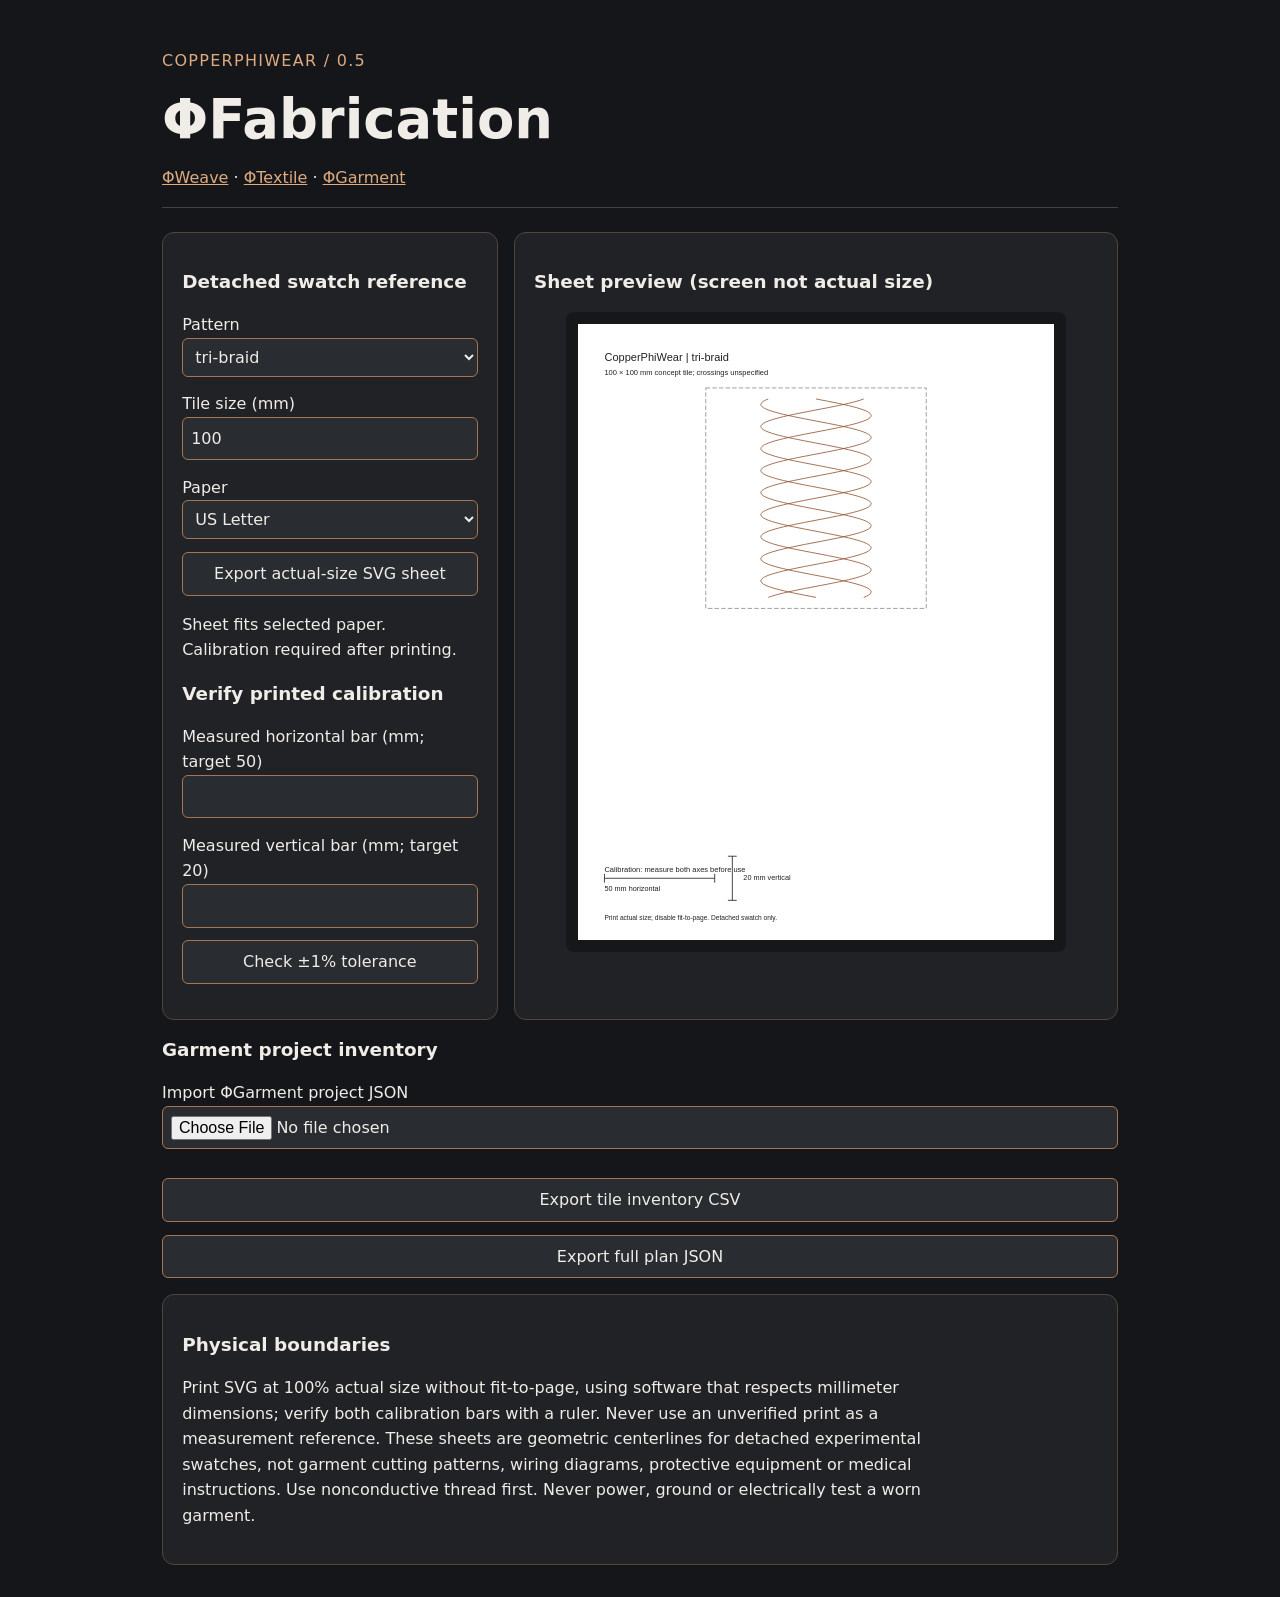
==== workbench/fabrication.html @ 99d9cc42 "Add PhiFabrication dimensioned SVG swatch sheets and material inventory" ====
<!doctype html><html lang="en"><head><meta charset="utf-8"><meta name="viewport" content="width=device-width,initial-scale=1"><title>ΦFabrication | CopperPhiWear</title><link rel="stylesheet" href="style.css"><style>a{color:#dfaa80}pre{white-space:pre-wrap;overflow-wrap:anywhere}#preview svg{width:100%;height:auto}.sheet{background:white;color:#222}#preview{max-width:500px}#references button{margin-top:.4rem}</style></head><body><main><header><p class="eyebrow">COPPERPHIWEAR / 0.5</p><h1>ΦFabrication</h1><p><a href="index.html">ΦWeave</a> · <a href="textile.html">ΦTextile</a> · <a href="garment.html">ΦGarment</a></p></header><section class="layout"><section><h2>Detached swatch reference</h2><label for="pattern">Pattern</label><select id="pattern"></select><label for="size">Tile size (mm)</label><input id="size" type="number" min="10" max="1000" step="1" value="100"><label for="paper">Paper</label><select id="paper"><option value="letter">US Letter</option><option value="a4">A4</option></select><button id="svg" disabled>Export actual-size SVG sheet</button><p id="sheetStatus" role="status"></p><h2>Verify printed calibration</h2><label for="horizontal">Measured horizontal bar (mm; target 50)</label><input id="horizontal" type="number" min=".01" step="any"><label for="vertical">Measured vertical bar (mm; target 20)</label><input id="vertical" type="number" min=".01" step="any"><button id="calibrate">Check ±1% tolerance</button><p id="calStatus" role="status"></p></section><section><h2>Sheet preview (screen not actual size)</h2><div id="preview" role="img" aria-label="Print sheet preview"></div></section></section><section><h2>Garment project inventory</h2><label for="project">Import ΦGarment project JSON</label><input id="project" type="file" accept=".json,application/json"><p id="status" role="status"></p><div id="references"></div><pre id="inventory"></pre><button id="csv" disabled>Export tile inventory CSV</button><button id="json" disabled>Export full plan JSON</button></section><aside><h2>Physical boundaries</h2><p>Print SVG at 100% actual size without fit-to-page, using software that respects millimeter dimensions; verify both calibration bars with a ruler. Never use an unverified print as a measurement reference. These sheets are geometric centerlines for detached experimental swatches, not garment cutting patterns, wiring diagrams, protective equipment or medical instructions. Use nonconductive thread first. Never power, ground or electrically test a worn garment.</p></aside></main><script type="module" src="fabrication-app.mjs"></script></body></html>
---- workbench/style.css ----
*{box-sizing:border-box}body{margin:0;background:#141619;color:#f0ece7;font:16px/1.6 system-ui,sans-serif}main{max-width:1020px;margin:auto;padding:2rem}header{border-bottom:1px solid #46413c;margin-bottom:1.5rem}h1{font-size:clamp(2rem,5vw,3.4rem);line-height:1.1;margin:.3rem 0}h2{font-size:1.15rem}.eyebrow,small{color:#dfaa80;letter-spacing:.08em}.layout{display:grid;grid-template-columns:minmax(230px,1fr) minmax(0,1.8fr);gap:1rem}.layout>*,aside{border:1px solid #51463d;border-radius:12px;padding:1.2rem;background:#202226}label{display:block;margin-top:.9rem}select,input,button{font:inherit;color:inherit;background:#292c30;border:1px solid #a67654;border-radius:6px;padding:.5rem;width:100%}input[type=range]{padding:0;accent-color:#d29461}button{cursor:pointer;margin-top:.8rem}button:focus-visible,select:focus-visible,input:focus-visible{outline:3px solid #efc399;outline-offset:3px}#preview{max-width:460px;margin:auto;background:#161719;border-radius:8px;padding:12px}#preview svg{width:100%;height:auto;display:block}.metrics,.actions{display:flex;gap:1rem;flex-wrap:wrap}.metrics>div{flex:1;min-width:110px}.metrics strong{display:block;font-size:1.5rem}.actions button{flex:1}aside{margin-top:1rem}output{float:right;color:#e4b28b}p{max-width:75ch}@media(max-width:650px){main{padding:1rem}.layout{grid-template-columns:1fr}}
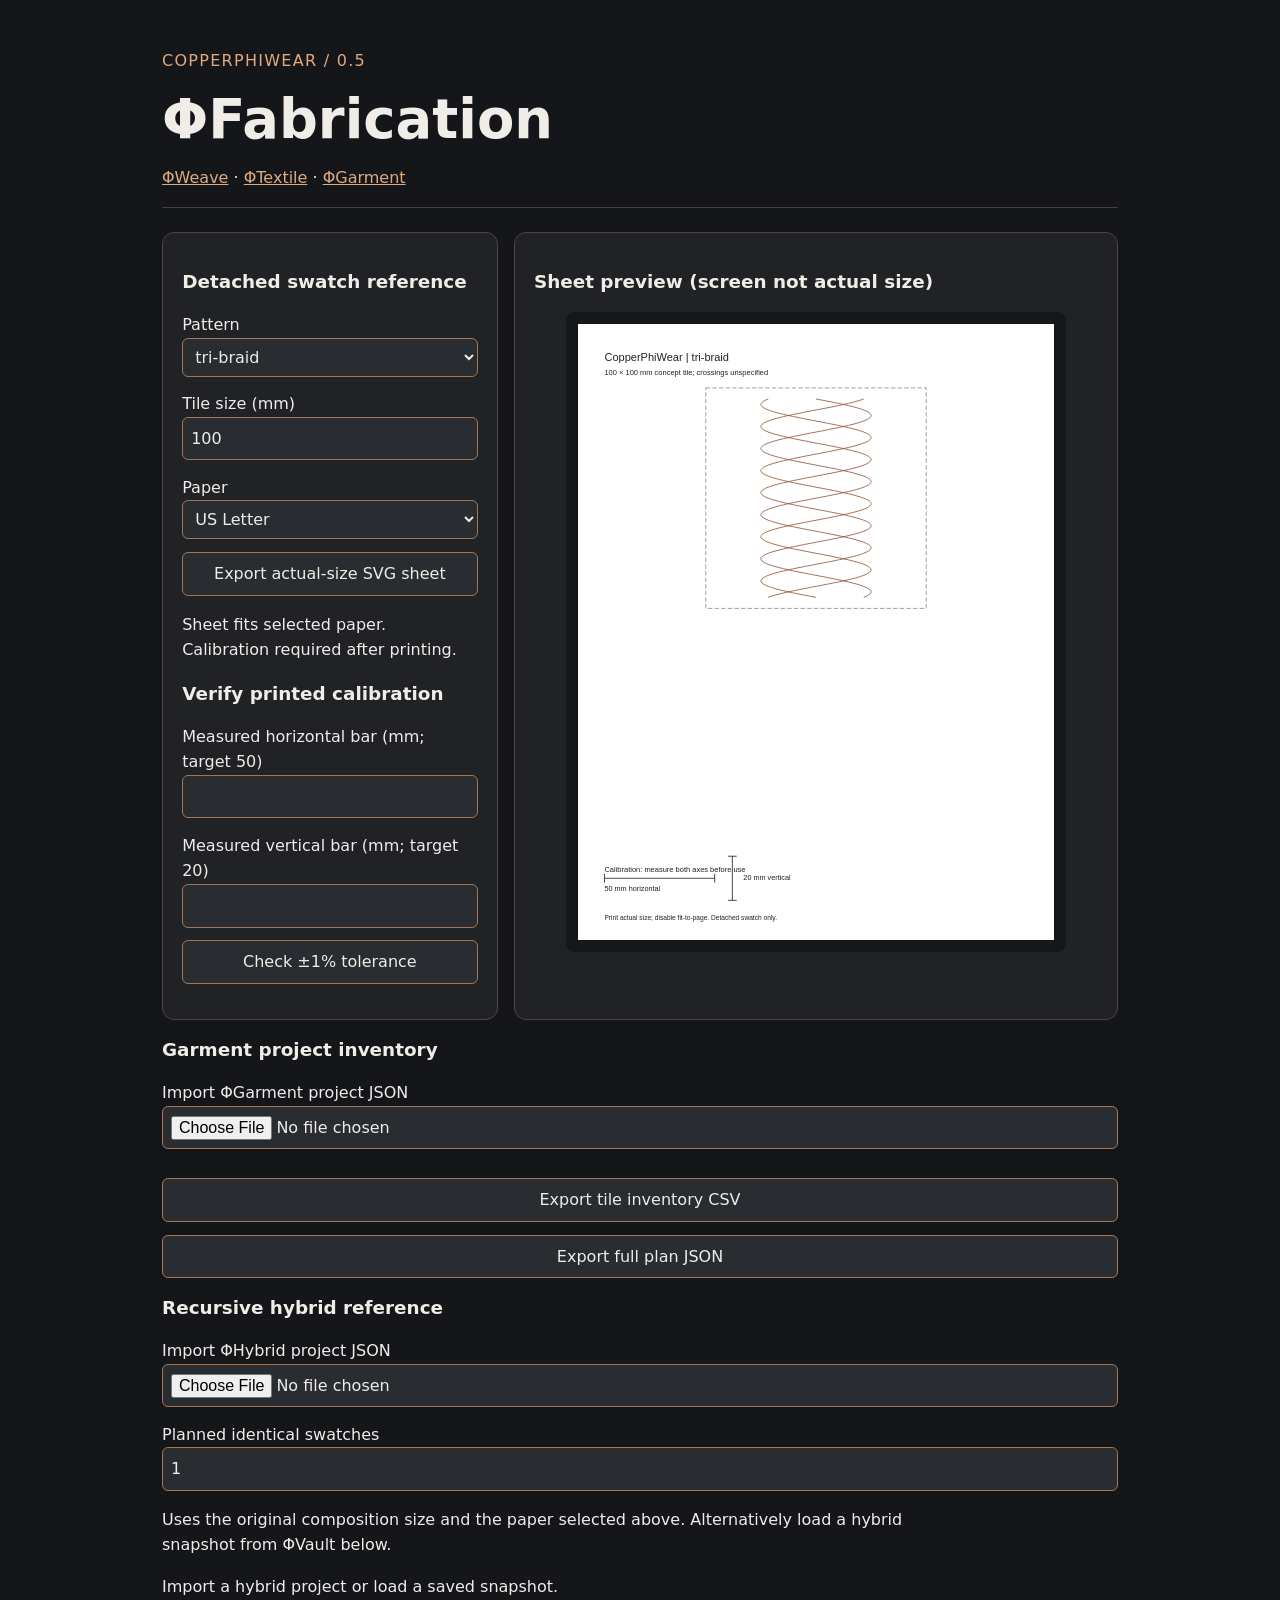
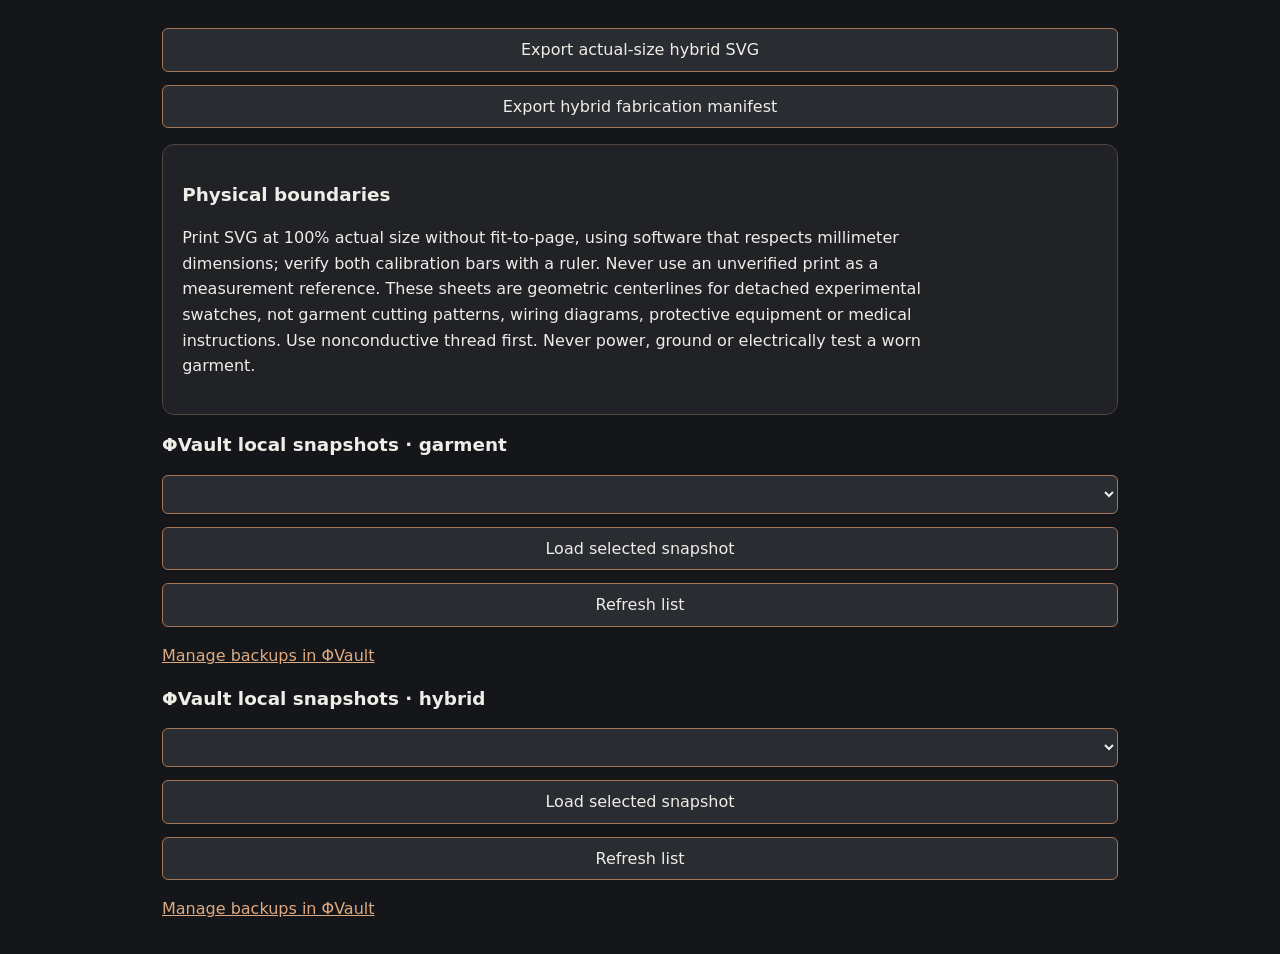
==== commit 71485a80: "Integrate recursive hybrid compositions with calibrated fabrication references and bridge reports" ====
--- a/workbench/fabrication.html
+++ b/workbench/fabrication.html
@@ -1 +1 @@
-<!doctype html><html lang="en"><head><meta charset="utf-8"><meta name="viewport" content="width=device-width,initial-scale=1"><title>ΦFabrication | CopperPhiWear</title><link rel="stylesheet" href="style.css"><style>a{color:#dfaa80}pre{white-space:pre-wrap;overflow-wrap:anywhere}#preview svg{width:100%;height:auto}.sheet{background:white;color:#222}#preview{max-width:500px}#references button{margin-top:.4rem}</style></head><body><main><header><p class="eyebrow">COPPERPHIWEAR / 0.5</p><h1>ΦFabrication</h1><p><a href="index.html">ΦWeave</a> · <a href="textile.html">ΦTextile</a> · <a href="garment.html">ΦGarment</a></p></header><section class="layout"><section><h2>Detached swatch reference</h2><label for="pattern">Pattern</label><select id="pattern"></select><label for="size">Tile size (mm)</label><input id="size" type="number" min="10" max="1000" step="1" value="100"><label for="paper">Paper</label><select id="paper"><option value="letter">US Letter</option><option value="a4">A4</option></select><button id="svg" disabled>Export actual-size SVG sheet</button><p id="sheetStatus" role="status"></p><h2>Verify printed calibration</h2><label for="horizontal">Measured horizontal bar (mm; target 50)</label><input id="horizontal" type="number" min=".01" step="any"><label for="vertical">Measured vertical bar (mm; target 20)</label><input id="vertical" type="number" min=".01" step="any"><button id="calibrate">Check ±1% tolerance</button><p id="calStatus" role="status"></p></section><section><h2>Sheet preview (screen not actual size)</h2><div id="preview" role="img" aria-label="Print sheet preview"></div></section></section><section><h2>Garment project inventory</h2><label for="project">Import ΦGarment project JSON</label><input id="project" type="file" accept=".json,application/json"><p id="status" role="status"></p><div id="references"></div><pre id="inventory"></pre><button id="csv" disabled>Export tile inventory CSV</button><button id="json" disabled>Export full plan JSON</button></section><aside><h2>Physical boundaries</h2><p>Print SVG at 100% actual size without fit-to-page, using software that respects millimeter dimensions; verify both calibration bars with a ruler. Never use an unverified print as a measurement reference. These sheets are geometric centerlines for detached experimental swatches, not garment cutting patterns, wiring diagrams, protective equipment or medical instructions. Use nonconductive thread first. Never power, ground or electrically test a worn garment.</p></aside></main><script type="module" src="fabrication-app.mjs"></script></body></html>+<!doctype html><html lang="en"><head><meta charset="utf-8"><meta name="viewport" content="width=device-width,initial-scale=1"><title>ΦFabrication | CopperPhiWear</title><link rel="stylesheet" href="style.css"><style>a{color:#dfaa80}pre{white-space:pre-wrap;overflow-wrap:anywhere}#preview svg{width:100%;height:auto}.sheet{background:white;color:#222}#preview{max-width:500px}#references button{margin-top:.4rem}</style></head><body><main><header><p class="eyebrow">COPPERPHIWEAR / 0.5</p><h1>ΦFabrication</h1><p><a href="index.html">ΦWeave</a> · <a href="textile.html">ΦTextile</a> · <a href="garment.html">ΦGarment</a></p></header><section class="layout"><section><h2>Detached swatch reference</h2><label for="pattern">Pattern</label><select id="pattern"></select><label for="size">Tile size (mm)</label><input id="size" type="number" min="10" max="1000" step="1" value="100"><label for="paper">Paper</label><select id="paper"><option value="letter">US Letter</option><option value="a4">A4</option></select><button id="svg" disabled>Export actual-size SVG sheet</button><p id="sheetStatus" role="status"></p><h2>Verify printed calibration</h2><label for="horizontal">Measured horizontal bar (mm; target 50)</label><input id="horizontal" type="number" min=".01" step="any"><label for="vertical">Measured vertical bar (mm; target 20)</label><input id="vertical" type="number" min=".01" step="any"><button id="calibrate">Check ±1% tolerance</button><p id="calStatus" role="status"></p></section><section><h2>Sheet preview (screen not actual size)</h2><div id="preview" role="img" aria-label="Print sheet preview"></div></section></section><section><h2>Garment project inventory</h2><label for="project">Import ΦGarment project JSON</label><input id="project" type="file" accept=".json,application/json"><p id="status" role="status"></p><div id="references"></div><pre id="inventory"></pre><button id="csv" disabled>Export tile inventory CSV</button><button id="json" disabled>Export full plan JSON</button></section><section><h2>Recursive hybrid reference</h2><label for="hybridFile">Import ΦHybrid project JSON</label><input id="hybridFile" type="file" accept=".json,application/json"><label for="hybridQuantity">Planned identical swatches</label><input id="hybridQuantity" type="number" min="1" max="99" step="1" value="1"><p>Uses the original composition size and the paper selected above. Alternatively load a hybrid snapshot from ΦVault below.</p><p id="hybridStatus" role="status"></p><div id="hybridPreview" style="max-width:500px;background:white" role="img" aria-label="Hybrid reference preview"></div><style>#hybridPreview svg{width:100%;height:auto}</style><pre id="hybridInfo"></pre><button id="hybridSvg" disabled>Export actual-size hybrid SVG</button><button id="hybridJson" disabled>Export hybrid fabrication manifest</button></section><aside><h2>Physical boundaries</h2><p>Print SVG at 100% actual size without fit-to-page, using software that respects millimeter dimensions; verify both calibration bars with a ruler. Never use an unverified print as a measurement reference. These sheets are geometric centerlines for detached experimental swatches, not garment cutting patterns, wiring diagrams, protective equipment or medical instructions. Use nonconductive thread first. Never power, ground or electrically test a worn garment.</p></aside></main><script type="module" src="fabrication-app.mjs"></script></body></html>
